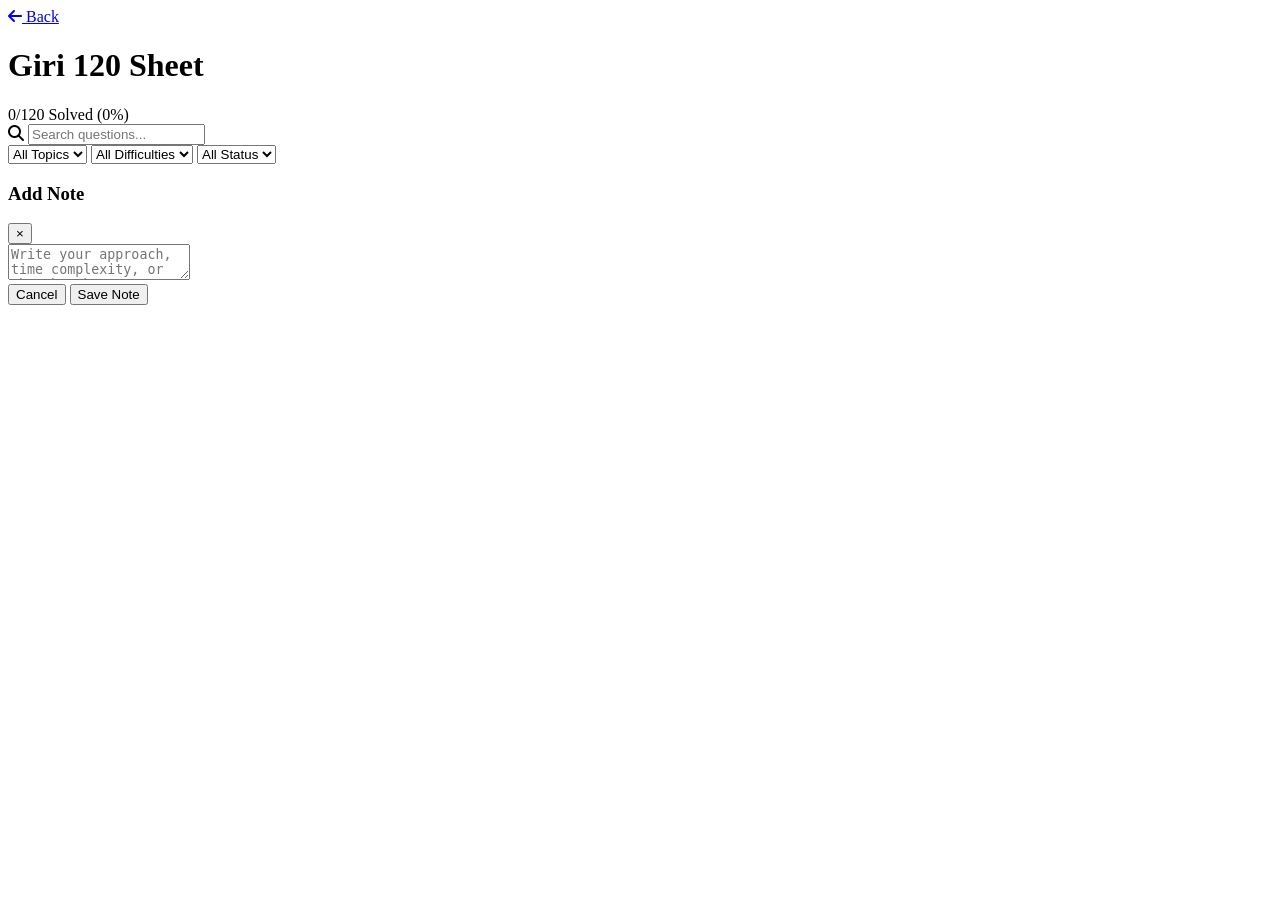
==== giri120.html @ ba98f31d "Create giri120.html" ====
<!DOCTYPE html>
<html lang="en">
<head>
    <meta charset="UTF-8">
    <meta name="viewport" content="width=device-width, initial-scale=1.0">
    <title>Giri 120 DSA Sheet | Tracker</title>
    <link rel="stylesheet" href="giri120.css">
    <link href="https://fonts.googleapis.com/css2?family=Inter:wght@400;500;600;700&display=swap" rel="stylesheet">
    <link rel="stylesheet" href="https://cdnjs.cloudflare.com/ajax/libs/font-awesome/6.4.0/css/all.min.css">
</head>
<body>

    <!-- Sticky Header -->
    <header class="app-header">
        <div class="container header-content">
            <div class="logo-area">
                <a href="dsatracker.html" class="back-btn"><i class="fa-solid fa-arrow-left"></i> Back</a>
                <h1>Giri 120 <span class="highlight">Sheet</span></h1>
            </div>
            <div class="progress-area">
                <div class="progress-text">
                    <span id="progress-count">0/120</span> Solved
                    <span id="progress-percent">(0%)</span>
                </div>
                <div class="progress-bar-bg">
                    <div class="progress-bar-fill" id="progress-fill"></div>
                </div>
            </div>
        </div>
    </header>

    <!-- Controls / Filters -->
    <div class="container controls-section">
        <div class="search-box">
            <i class="fa-solid fa-search"></i>
            <input type="text" id="search-input" placeholder="Search questions...">
        </div>
        <div class="filters">
            <select id="topic-filter">
                <option value="all">All Topics</option>
                <!-- Populated by JS -->
            </select>
            <select id="difficulty-filter">
                <option value="all">All Difficulties</option>
                <option value="Easy">Easy</option>
                <option value="Medium">Medium</option>
                <option value="Hard">Hard</option>
            </select>
            <select id="status-filter">
                <option value="all">All Status</option>
                <option value="done">Solved</option>
                <option value="pending">Pending</option>
            </select>
        </div>
    </div>

    <!-- Main Content -->
    <main class="container main-content" id="questions-container">
        <!-- Accordions will be injected here -->
    </main>

    <!-- Note Modal -->
    <div class="modal-overlay" id="note-modal">
        <div class="modal">
            <div class="modal-header">
                <h3 id="modal-title">Add Note</h3>
                <button class="close-modal" id="close-modal">&times;</button>
            </div>
            <div class="modal-body">
                <textarea id="note-text" placeholder="Write your approach, time complexity, or thoughts here..."></textarea>
            </div>
            <div class="modal-footer">
                <button class="btn btn-secondary" id="cancel-note">Cancel</button>
                <button class="btn btn-primary" id="save-note">Save Note</button>
            </div>
        </div>
    </div>

    <script src="giri_data.js"></script>
    <script src="giri120.js"></script>
</body>
</html>
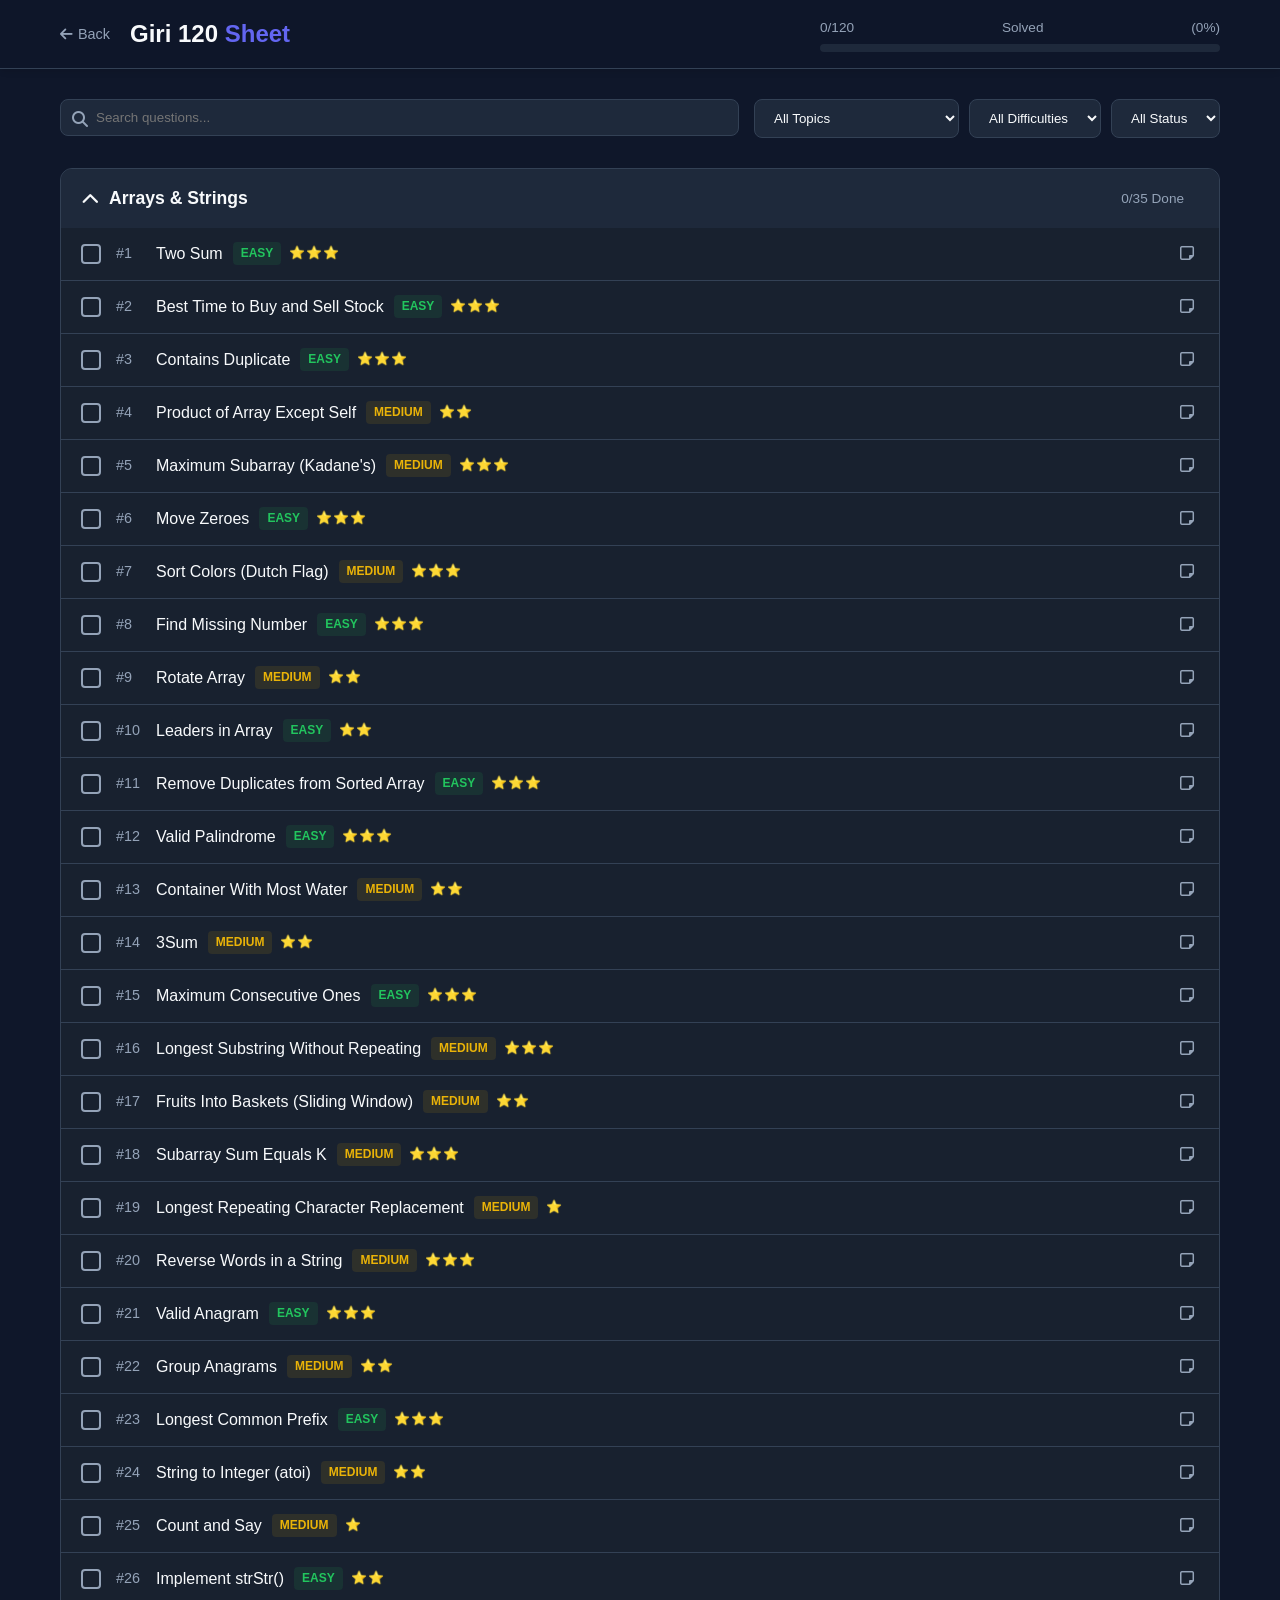
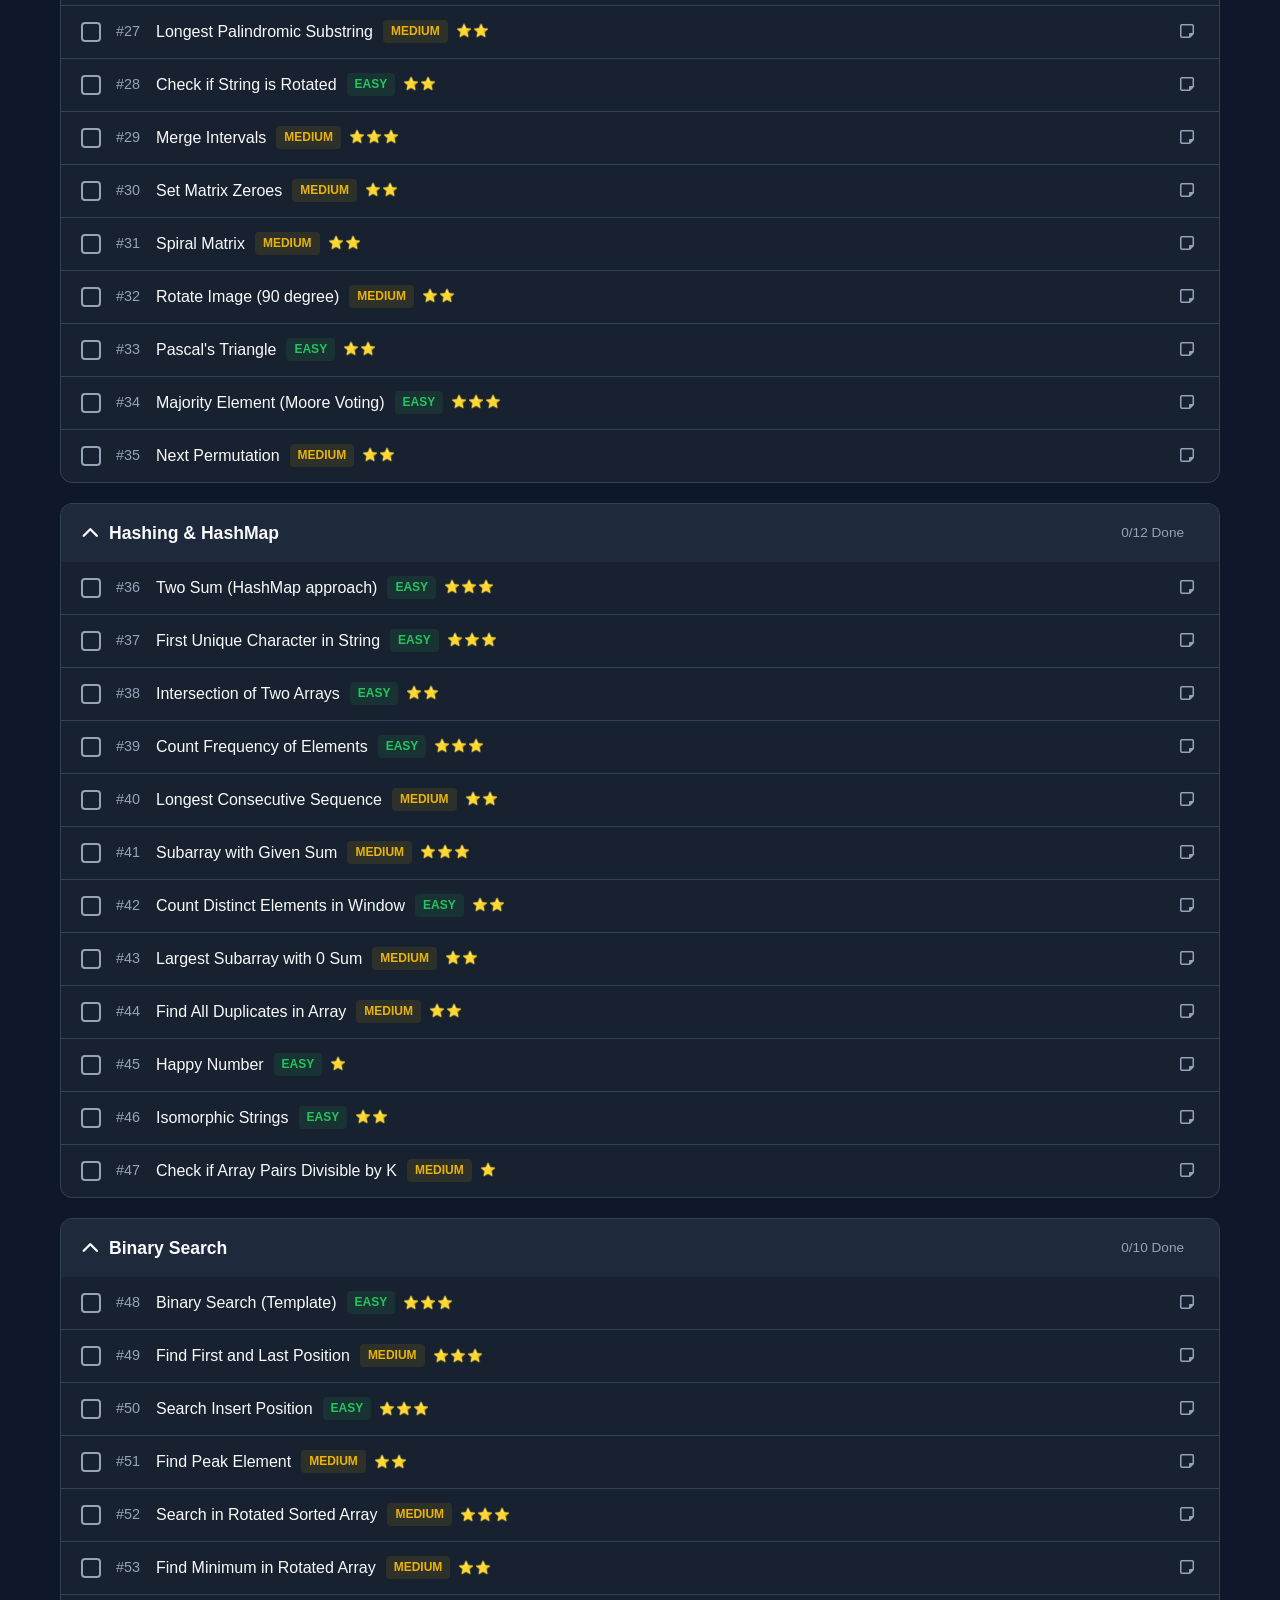
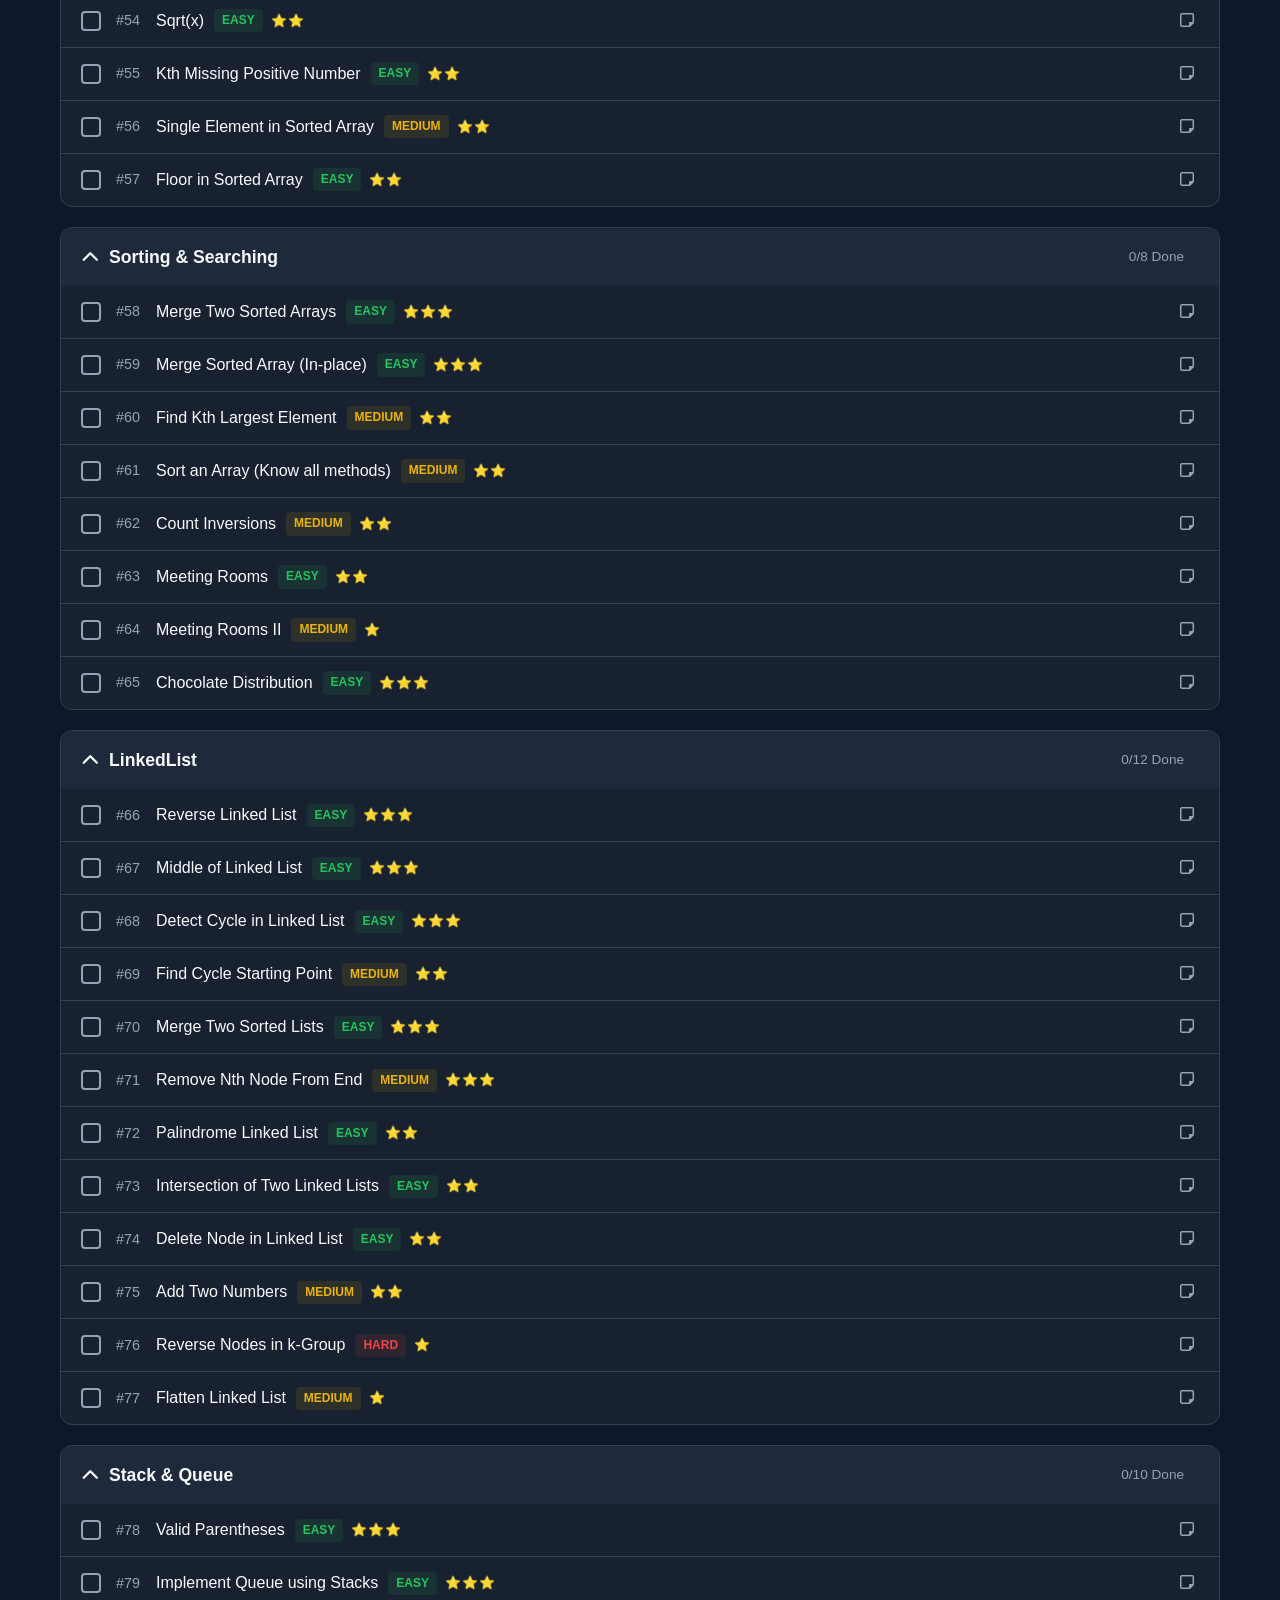
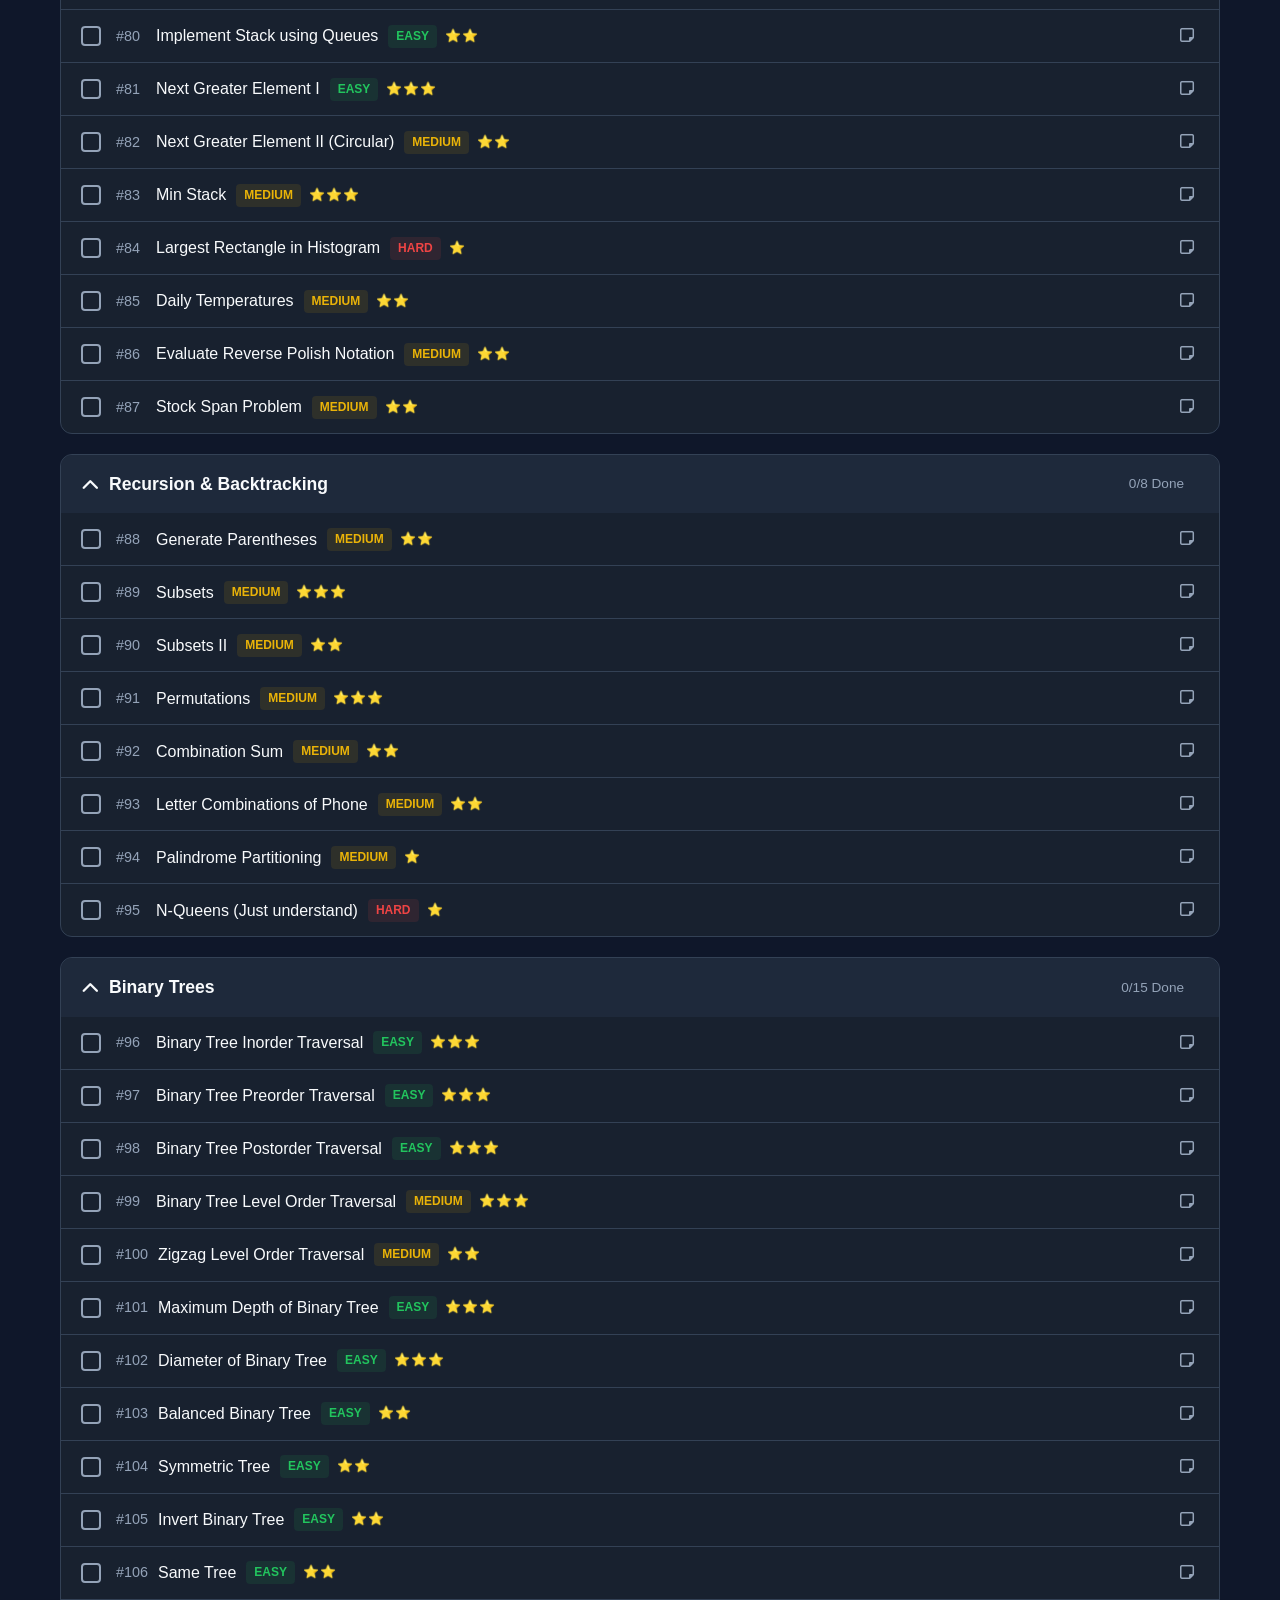
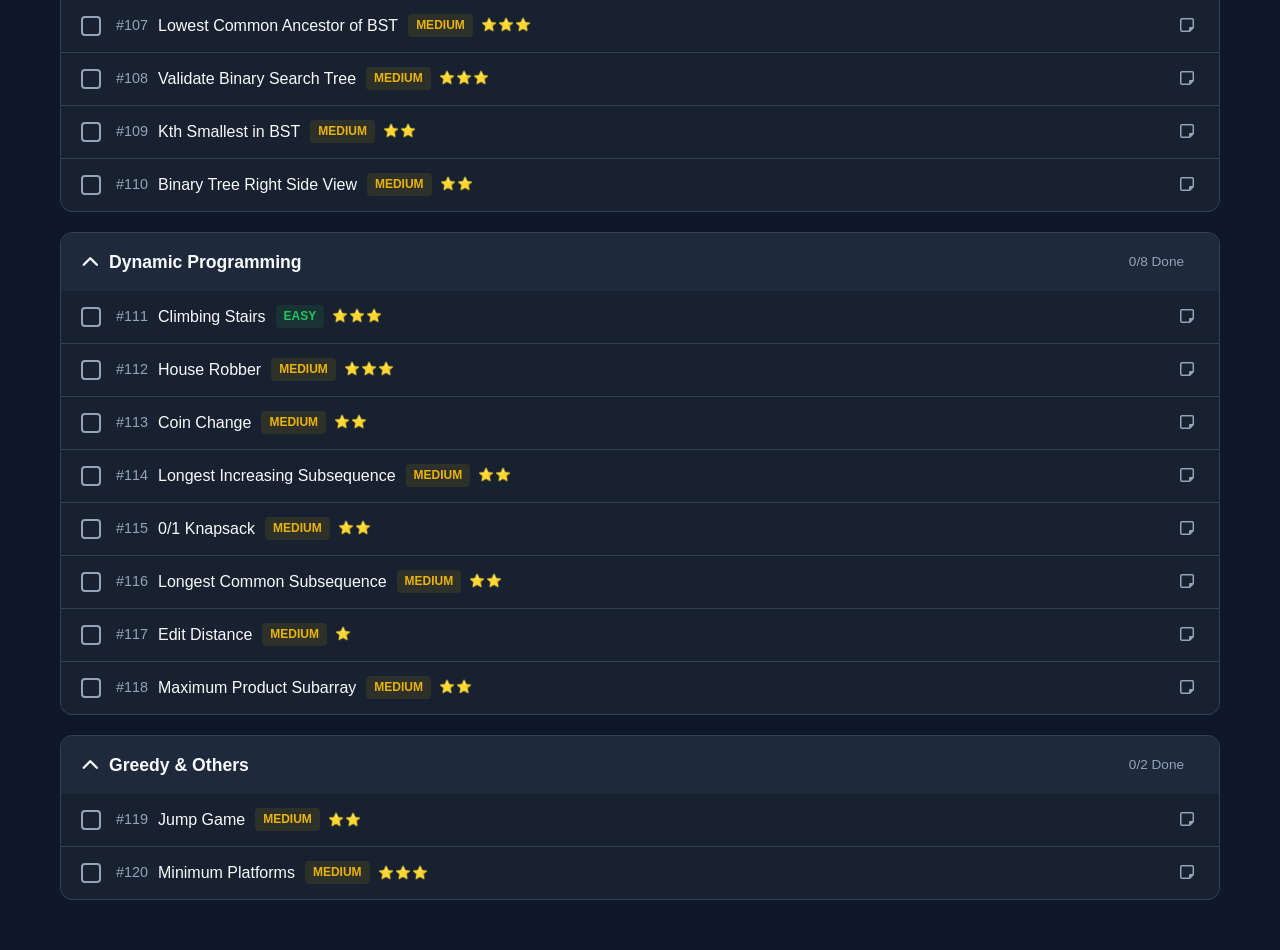
==== commit a1152413: "Update back button link to dsatracker.html" ====
--- a/giri120.css
+++ b/giri120.css
@@ -0,0 +1,493 @@
+:root {
+    --bg-color: #0f172a;
+    --surface-color: #1e293b;
+    --surface-hover: #334155;
+    --primary-color: #6366f1; /* Indigo 500 */
+    --primary-hover: #4f46e5;
+    --text-primary: #f8fafc;
+    --text-secondary: #94a3b8;
+    --border-color: #334155;
+    --success-color: #22c55e;
+    --warning-color: #eab308;
+    --danger-color: #ef4444;
+    --easy-color: #22c55e;
+    --medium-color: #eab308;
+    --hard-color: #ef4444;
+    --transition: all 0.2s ease;
+}
+
+* {
+    margin: 0;
+    padding: 0;
+    box-sizing: border-box;
+    font-family: 'Inter', sans-serif;
+}
+
+body {
+    background-color: var(--bg-color);
+    color: var(--text-primary);
+    line-height: 1.6;
+    padding-bottom: 50px;
+}
+
+.container {
+    max-width: 1200px;
+    margin: 0 auto;
+    padding: 0 20px;
+}
+
+/* Header */
+.app-header {
+    background-color: rgba(15, 23, 42, 0.95);
+    backdrop-filter: blur(10px);
+    border-bottom: 1px solid var(--border-color);
+    position: sticky;
+    top: 0;
+    z-index: 100;
+    padding: 15px 0;
+    box-shadow: 0 4px 6px -1px rgba(0, 0, 0, 0.1);
+}
+
+.header-content {
+    display: flex;
+    justify-content: space-between;
+    align-items: center;
+    flex-wrap: wrap;
+    gap: 15px;
+}
+
+.logo-area {
+    display: flex;
+    align-items: center;
+    gap: 20px;
+}
+
+.logo-area h1 {
+    font-size: 1.5rem;
+    font-weight: 700;
+}
+
+.highlight {
+    color: var(--primary-color);
+}
+
+.back-btn {
+    color: var(--text-secondary);
+    text-decoration: none;
+    font-size: 0.9rem;
+    display: flex;
+    align-items: center;
+    gap: 5px;
+    transition: var(--transition);
+}
+
+.back-btn:hover {
+    color: var(--primary-color);
+}
+
+/* Progress Bar */
+.progress-area {
+    flex: 1;
+    max-width: 400px;
+}
+
+.progress-text {
+    display: flex;
+    justify-content: space-between;
+    font-size: 0.85rem;
+    color: var(--text-secondary);
+    margin-bottom: 5px;
+}
+
+.progress-bar-bg {
+    height: 8px;
+    background-color: var(--surface-color);
+    border-radius: 4px;
+    overflow: hidden;
+}
+
+.progress-bar-fill {
+    height: 100%;
+    background-color: var(--success-color);
+    width: 0%;
+    transition: width 0.5s ease-out;
+    border-radius: 4px;
+}
+
+/* Controls */
+.controls-section {
+    margin-top: 30px;
+    display: flex;
+    flex-wrap: wrap;
+    gap: 15px;
+    justify-content: space-between;
+}
+
+.search-box {
+    position: relative;
+    flex: 1;
+    min-width: 250px;
+}
+
+.search-box i {
+    position: absolute;
+    left: 12px;
+    top: 50%;
+    transform: translateY(-50%);
+    color: var(--text-secondary);
+}
+
+.search-box input {
+    width: 100%;
+    padding: 10px 10px 10px 35px;
+    background-color: var(--surface-color);
+    border: 1px solid var(--border-color);
+    border-radius: 8px;
+    color: var(--text-primary);
+    outline: none;
+    transition: var(--transition);
+}
+
+.search-box input:focus {
+    border-color: var(--primary-color);
+    box-shadow: 0 0 0 2px rgba(99, 102, 241, 0.2);
+}
+
+.filters {
+    display: flex;
+    gap: 10px;
+    flex-wrap: wrap;
+}
+
+select {
+    padding: 10px 15px;
+    background-color: var(--surface-color);
+    border: 1px solid var(--border-color);
+    border-radius: 8px;
+    color: var(--text-primary);
+    outline: none;
+    cursor: pointer;
+    transition: var(--transition);
+}
+
+select:hover {
+    background-color: var(--surface-hover);
+}
+
+/* Accordion */
+.main-content {
+    margin-top: 30px;
+    display: flex;
+    flex-direction: column;
+    gap: 20px;
+}
+
+.topic-group {
+    background-color: var(--surface-color);
+    border-radius: 12px;
+    overflow: hidden;
+    border: 1px solid var(--border-color);
+}
+
+.topic-header {
+    padding: 15px 20px;
+    background-color: var(--surface-color);
+    cursor: pointer;
+    display: flex;
+    justify-content: space-between;
+    align-items: center;
+    transition: var(--transition);
+    user-select: none;
+}
+
+.topic-header:hover {
+    background-color: var(--surface-hover);
+}
+
+.topic-title {
+    font-weight: 600;
+    font-size: 1.1rem;
+    display: flex;
+    align-items: center;
+    gap: 10px;
+}
+
+.topic-stats {
+    font-size: 0.85rem;
+    color: var(--text-secondary);
+    margin-right: 15px;
+}
+
+.chevron {
+    transition: transform 0.3s ease;
+}
+
+.topic-group.open .chevron {
+    transform: rotate(180deg);
+}
+
+.topic-body {
+    max-height: 0;
+    overflow: hidden;
+    transition: max-height 0.3s ease-out;
+    background-color: rgba(0, 0, 0, 0.2);
+}
+
+.topic-group.open .topic-body {
+    max-height: 2000px; /* Arbitrary large height */
+    transition: max-height 0.5s ease-in;
+}
+
+/* Question List */
+.question-item {
+    display: flex;
+    align-items: center;
+    padding: 12px 20px;
+    border-bottom: 1px solid var(--border-color);
+    gap: 15px;
+    transition: var(--transition);
+}
+
+.question-item:last-child {
+    border-bottom: none;
+}
+
+.question-item:hover {
+    background-color: rgba(255, 255, 255, 0.02);
+}
+
+.q-checkbox {
+    appearance: none;
+    width: 20px;
+    height: 20px;
+    border: 2px solid var(--text-secondary);
+    border-radius: 4px;
+    cursor: pointer;
+    position: relative;
+    transition: var(--transition);
+    flex-shrink: 0;
+}
+
+.q-checkbox:checked {
+    background-color: var(--success-color);
+    border-color: var(--success-color);
+}
+
+.q-checkbox:checked::after {
+    content: '✓';
+    position: absolute;
+    color: white;
+    font-size: 12px;
+    top: 50%;
+    left: 50%;
+    transform: translate(-50%, -50%);
+}
+
+.q-content {
+    flex: 1;
+    display: flex;
+    flex-direction: column;
+    gap: 4px;
+}
+
+.q-title-row {
+    display: flex;
+    align-items: center;
+    gap: 10px;
+    flex-wrap: wrap;
+}
+
+.q-link {
+    color: var(--text-primary);
+    text-decoration: none;
+    font-weight: 500;
+    transition: var(--transition);
+}
+
+.q-link:hover {
+    color: var(--primary-color);
+}
+
+.q-badges {
+    display: flex;
+    gap: 8px;
+    align-items: center;
+}
+
+.badge {
+    padding: 2px 8px;
+    border-radius: 4px;
+    font-size: 0.75rem;
+    font-weight: 600;
+    text-transform: uppercase;
+}
+
+.badge-easy { background-color: rgba(34, 197, 94, 0.1); color: var(--easy-color); }
+.badge-medium { background-color: rgba(234, 179, 8, 0.1); color: var(--medium-color); }
+.badge-hard { background-color: rgba(239, 68, 68, 0.1); color: var(--hard-color); }
+
+.priority-stars {
+    color: var(--warning-color);
+    font-size: 0.8rem;
+    letter-spacing: 1px;
+}
+
+.q-actions {
+    display: flex;
+    gap: 10px;
+}
+
+.btn-icon {
+    background: none;
+    border: none;
+    color: var(--text-secondary);
+    cursor: pointer;
+    font-size: 1rem;
+    transition: var(--transition);
+    padding: 5px;
+    border-radius: 4px;
+}
+
+.btn-icon:hover {
+    color: var(--text-primary);
+    background-color: rgba(255, 255, 255, 0.1);
+}
+
+.btn-icon.has-note {
+    color: var(--primary-color);
+}
+
+/* Modal */
+.modal-overlay {
+    position: fixed;
+    top: 0;
+    left: 0;
+    width: 100%;
+    height: 100%;
+    background-color: rgba(0, 0, 0, 0.7);
+    display: flex;
+    justify-content: center;
+    align-items: center;
+    z-index: 1000;
+    opacity: 0;
+    visibility: hidden;
+    transition: var(--transition);
+}
+
+.modal-overlay.active {
+    opacity: 1;
+    visibility: visible;
+}
+
+.modal {
+    background-color: var(--surface-color);
+    width: 90%;
+    max-width: 500px;
+    border-radius: 12px;
+    border: 1px solid var(--border-color);
+    box-shadow: 0 20px 25px -5px rgba(0, 0, 0, 0.1), 0 10px 10px -5px rgba(0, 0, 0, 0.04);
+    transform: scale(0.95);
+    transition: var(--transition);
+}
+
+.modal-overlay.active .modal {
+    transform: scale(1);
+}
+
+.modal-header {
+    padding: 15px 20px;
+    border-bottom: 1px solid var(--border-color);
+    display: flex;
+    justify-content: space-between;
+    align-items: center;
+}
+
+.close-modal {
+    background: none;
+    border: none;
+    color: var(--text-secondary);
+    font-size: 1.5rem;
+    cursor: pointer;
+}
+
+.modal-body {
+    padding: 20px;
+}
+
+textarea {
+    width: 100%;
+    height: 150px;
+    background-color: var(--bg-color);
+    border: 1px solid var(--border-color);
+    border-radius: 8px;
+    padding: 10px;
+    color: var(--text-primary);
+    resize: vertical;
+    outline: none;
+}
+
+textarea:focus {
+    border-color: var(--primary-color);
+}
+
+.modal-footer {
+    padding: 15px 20px;
+    border-top: 1px solid var(--border-color);
+    display: flex;
+    justify-content: flex-end;
+    gap: 10px;
+}
+
+.btn {
+    padding: 8px 16px;
+    border-radius: 6px;
+    border: none;
+    cursor: pointer;
+    font-weight: 500;
+    transition: var(--transition);
+}
+
+.btn-secondary {
+    background-color: transparent;
+    color: var(--text-secondary);
+    border: 1px solid var(--border-color);
+}
+
+.btn-secondary:hover {
+    background-color: rgba(255, 255, 255, 0.05);
+    color: var(--text-primary);
+}
+
+.btn-primary {
+    background-color: var(--primary-color);
+    color: white;
+}
+
+.btn-primary:hover {
+    background-color: var(--primary-hover);
+}
+
+/* Responsive */
+@media (max-width: 768px) {
+    .header-content {
+        flex-direction: column;
+        align-items: flex-start;
+    }
+    
+    .progress-area {
+        width: 100%;
+        max-width: none;
+    }
+    
+    .controls-section {
+        flex-direction: column;
+    }
+    
+    .filters {
+        width: 100%;
+    }
+    
+    .filters select {
+        flex: 1;
+    }
+}
